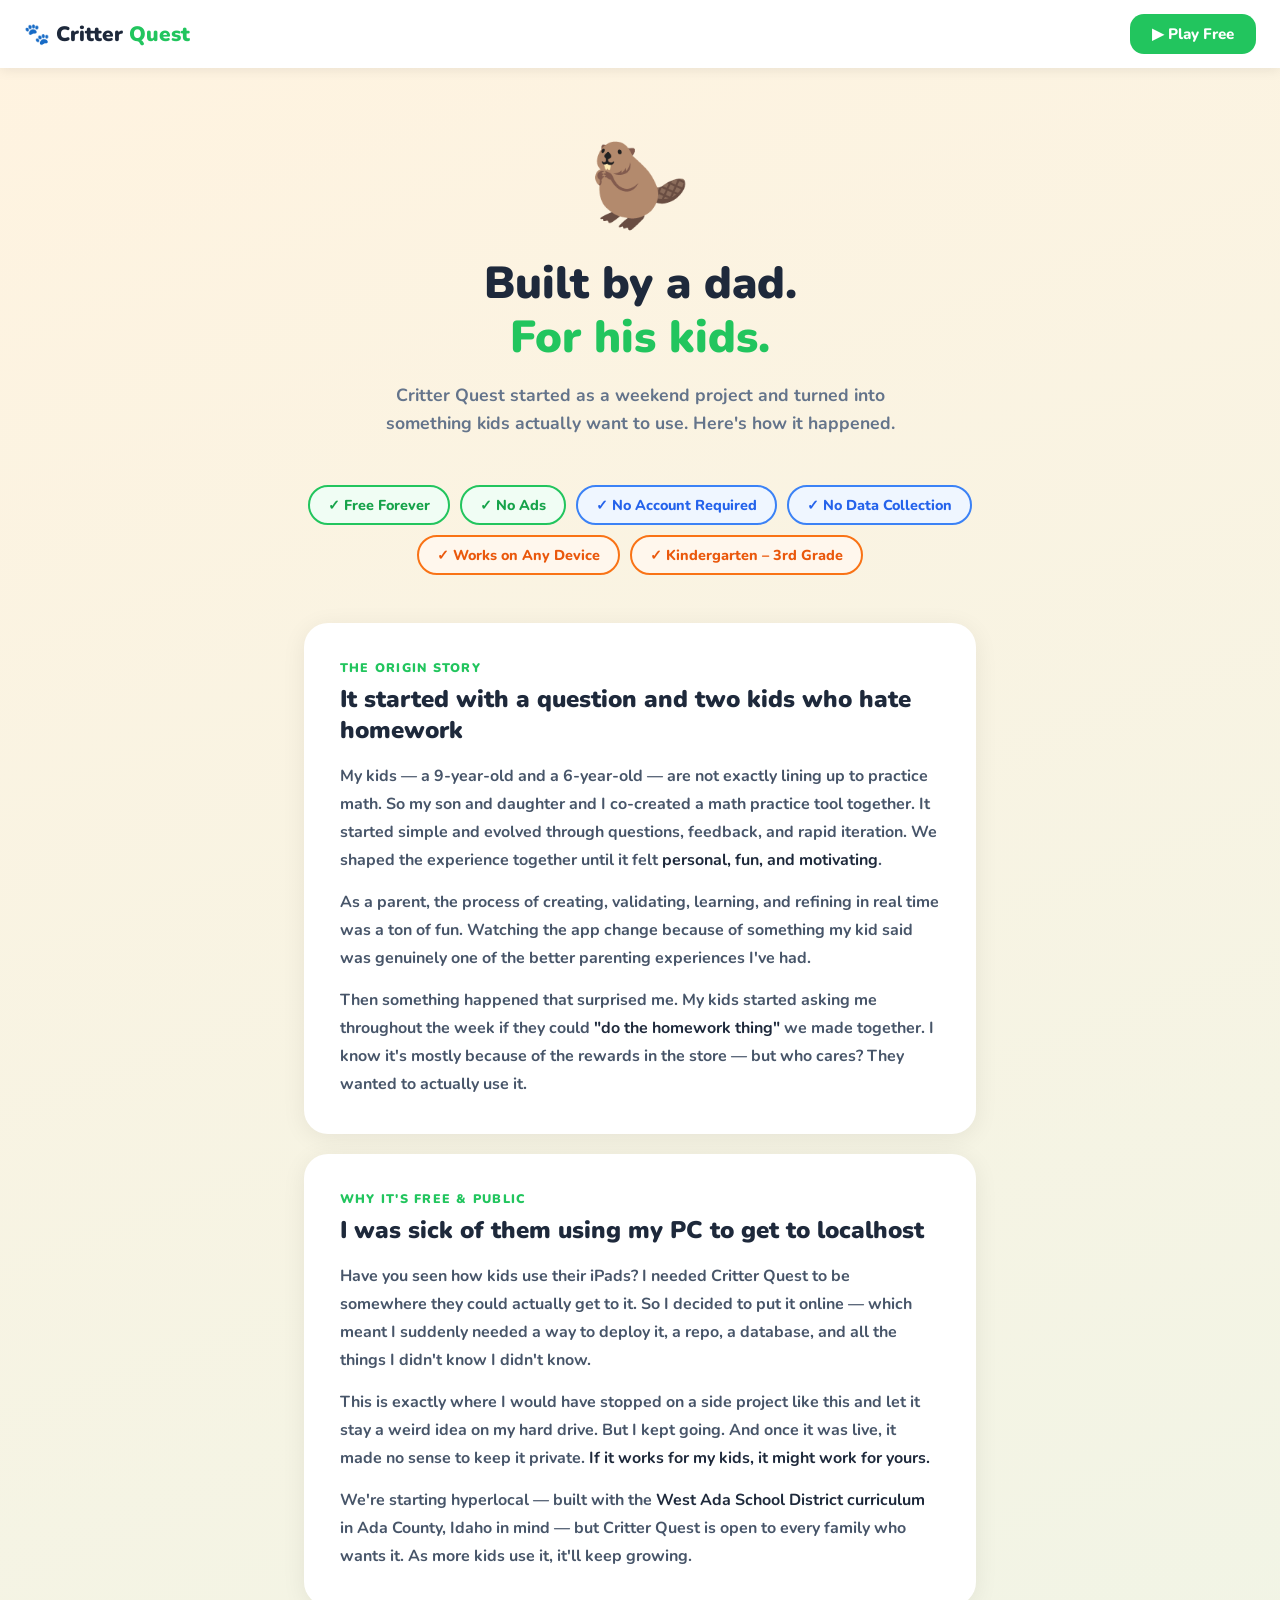
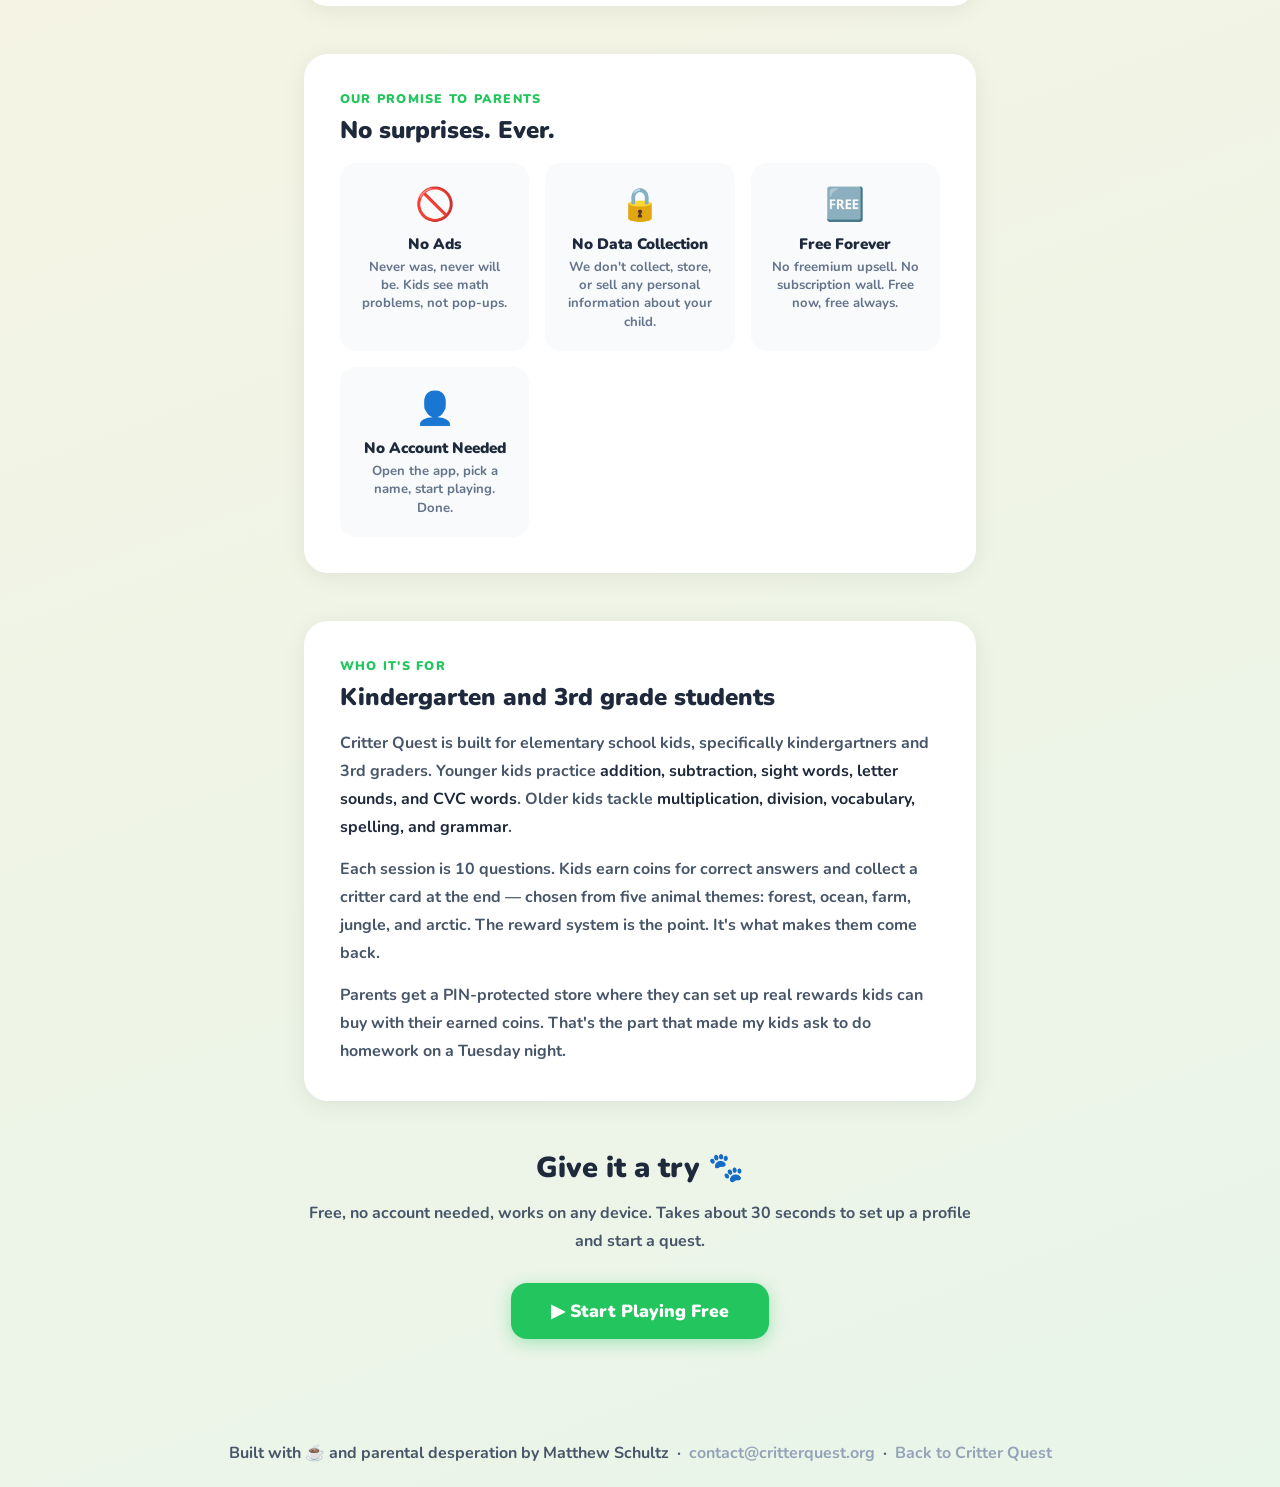
==== about.html @ b0cec98a "feat: add About page with origin story, FAQ schema, and sitemap entry" ====
<!DOCTYPE html>
<html lang="en">
<head>
  <meta charset="UTF-8" />
  <meta name="viewport" content="width=device-width, initial-scale=1.0" />
  <title>About Critter Quest — Built by a Dad, for His Kids</title>
  <meta name="description" content="Critter Quest is a free math and reading practice app built by Matthew Schultz for his two kids. No ads, no accounts, no data collection. Free forever." />

  <!-- Open Graph -->
  <meta property="og:type" content="website" />
  <meta property="og:url" content="https://critterquest.org/about" />
  <meta property="og:title" content="About Critter Quest — Built by a Dad, for His Kids" />
  <meta property="og:description" content="Critter Quest is a free math and reading practice app built by Matthew Schultz for his two kids. No ads, no accounts, no data collection. Free forever." />
  <meta property="og:image" content="https://critterquest.org/og-image.png" />

  <!-- Twitter Card -->
  <meta name="twitter:card" content="summary_large_image" />
  <meta name="twitter:title" content="About Critter Quest — Built by a Dad, for His Kids" />
  <meta name="twitter:description" content="Free math and reading practice app. No ads, no accounts, no data collection. Free forever." />
  <meta name="twitter:image" content="https://critterquest.org/og-image.png" />

  <meta name="robots" content="index, follow" />
  <link rel="canonical" href="https://critterquest.org/about" />

  <!-- Structured data: Person + WebSite -->
  <script type="application/ld+json">
  {
    "@context": "https://schema.org",
    "@type": "AboutPage",
    "url": "https://critterquest.org/about",
    "name": "About Critter Quest",
    "description": "Critter Quest is a free math and reading practice app built by Matthew Schultz for his two kids in the West Ada School District, Idaho.",
    "mainEntity": {
      "@type": "WebApplication",
      "name": "Critter Quest",
      "url": "https://critterquest.org",
      "applicationCategory": "EducationalApplication",
      "isAccessibleForFree": true,
      "author": {
        "@type": "Person",
        "name": "Matthew Schultz"
      },
      "audience": {
        "@type": "EducationalAudience",
        "educationalRole": "student",
        "suggestedMinAge": "5",
        "suggestedMaxAge": "10"
      }
    }
  }
  </script>

  <link rel="preconnect" href="https://fonts.googleapis.com" />
  <link href="https://fonts.googleapis.com/css2?family=Nunito:wght@400;700;800;900&display=swap" rel="stylesheet" />

  <style>
    *, *::before, *::after { box-sizing: border-box; margin: 0; padding: 0; }

    body {
      font-family: 'Nunito', sans-serif;
      background: linear-gradient(160deg, #FFF3E0 0%, #E8F5E9 100%);
      min-height: 100vh;
      color: #1E293B;
    }

    /* ── Nav ── */
    .site-nav {
      background: white;
      box-shadow: 0 2px 12px rgba(0,0,0,.08);
      padding: 14px 24px;
      display: flex;
      align-items: center;
      justify-content: space-between;
      position: sticky;
      top: 0;
      z-index: 100;
    }
    .site-nav .logo {
      font-size: 1.3rem;
      font-weight: 900;
      color: #1E293B;
      text-decoration: none;
    }
    .site-nav .logo span { color: #22C55E; }
    .nav-link {
      background: #22C55E;
      color: white;
      font-family: 'Nunito', sans-serif;
      font-weight: 800;
      font-size: 0.95rem;
      padding: 10px 22px;
      border-radius: 14px;
      text-decoration: none;
      transition: background .18s;
    }
    .nav-link:hover { background: #16A34A; }

    /* ── Hero ── */
    .hero {
      text-align: center;
      padding: 64px 24px 48px;
      max-width: 720px;
      margin: 0 auto;
    }
    .hero .mascot { font-size: 5rem; margin-bottom: 16px; }
    .hero h1 {
      font-size: clamp(1.8rem, 5vw, 2.8rem);
      font-weight: 900;
      line-height: 1.2;
      margin-bottom: 16px;
    }
    .hero h1 span { color: #22C55E; }
    .hero .tagline {
      font-size: 1.1rem;
      font-weight: 700;
      color: #64748B;
      max-width: 560px;
      margin: 0 auto;
      line-height: 1.6;
    }

    /* ── Badges ── */
    .badges {
      display: flex;
      flex-wrap: wrap;
      justify-content: center;
      gap: 10px;
      padding: 0 24px 48px;
      max-width: 720px;
      margin: 0 auto;
    }
    .badge {
      background: white;
      border: 2px solid #E2E8F0;
      border-radius: 999px;
      padding: 8px 18px;
      font-weight: 800;
      font-size: 0.9rem;
      color: #1E293B;
    }
    .badge.green  { border-color: #22C55E; color: #16A34A; background: #F0FDF4; }
    .badge.blue   { border-color: #3B82F6; color: #2563EB; background: #EFF6FF; }
    .badge.orange { border-color: #F97316; color: #EA580C; background: #FFF7ED; }

    /* ── Sections ── */
    .section {
      max-width: 720px;
      margin: 0 auto 48px;
      padding: 0 24px;
    }
    .card {
      background: white;
      border-radius: 24px;
      padding: 36px;
      box-shadow: 0 4px 24px rgba(0,0,0,.07);
    }
    .card + .card { margin-top: 20px; }

    .section-label {
      font-size: 0.78rem;
      font-weight: 900;
      letter-spacing: .1em;
      text-transform: uppercase;
      color: #22C55E;
      margin-bottom: 8px;
    }
    h2 {
      font-size: 1.5rem;
      font-weight: 900;
      margin-bottom: 16px;
      line-height: 1.3;
    }
    p {
      font-size: 1rem;
      font-weight: 700;
      color: #475569;
      line-height: 1.75;
      margin-bottom: 14px;
    }
    p:last-child { margin-bottom: 0; }
    p strong { color: #1E293B; }

    /* ── Promise grid ── */
    .promise-grid {
      display: grid;
      grid-template-columns: repeat(auto-fit, minmax(180px, 1fr));
      gap: 16px;
      margin-top: 8px;
    }
    .promise-item {
      background: #F8FAFC;
      border-radius: 16px;
      padding: 20px;
      text-align: center;
    }
    .promise-item .icon { font-size: 2rem; margin-bottom: 8px; }
    .promise-item .label {
      font-weight: 900;
      font-size: 0.95rem;
      color: #1E293B;
      margin-bottom: 4px;
    }
    .promise-item .desc {
      font-size: 0.82rem;
      font-weight: 700;
      color: #64748B;
      line-height: 1.4;
      margin: 0;
    }

    /* ── CTA ── */
    .cta-section {
      text-align: center;
      padding: 0 24px 80px;
      max-width: 720px;
      margin: 0 auto;
    }
    .cta-section h2 { font-size: 1.8rem; margin-bottom: 12px; }
    .cta-section p  { margin-bottom: 28px; }
    .cta-btn {
      display: inline-block;
      background: #22C55E;
      color: white;
      font-family: 'Nunito', sans-serif;
      font-weight: 900;
      font-size: 1.1rem;
      padding: 16px 40px;
      border-radius: 16px;
      text-decoration: none;
      transition: background .18s, transform .18s;
      box-shadow: 0 4px 16px rgba(34,197,94,.35);
    }
    .cta-btn:hover { background: #16A34A; transform: translateY(-2px); }

    /* ── Footer ── */
    .site-footer {
      text-align: center;
      padding: 20px;
      font-size: 0.78rem;
      font-weight: 700;
      color: #94A3B8;
    }
    .site-footer a { color: #94A3B8; text-decoration: none; }
    .site-footer a:hover { color: #22C55E; }

    @media (max-width: 480px) {
      .card { padding: 24px 20px; }
      .hero  { padding: 40px 16px 32px; }
    }
  </style>
</head>
<body>

  <!-- Nav -->
  <nav class="site-nav">
    <a href="/" class="logo">🐾 Critter <span>Quest</span></a>
    <a href="/" class="nav-link">▶ Play Free</a>
  </nav>

  <!-- Hero -->
  <div class="hero">
    <div class="mascot">🦫</div>
    <h1>Built by a dad.<br><span>For his kids.</span></h1>
    <p class="tagline">Critter Quest started as a weekend project and turned into something kids actually want to use. Here's how it happened.</p>
  </div>

  <!-- Badges -->
  <div class="badges">
    <div class="badge green">✓ Free Forever</div>
    <div class="badge green">✓ No Ads</div>
    <div class="badge blue">✓ No Account Required</div>
    <div class="badge blue">✓ No Data Collection</div>
    <div class="badge orange">✓ Works on Any Device</div>
    <div class="badge orange">✓ Kindergarten – 3rd Grade</div>
  </div>

  <!-- Origin Story -->
  <div class="section">
    <div class="card">
      <div class="section-label">The Origin Story</div>
      <h2>It started with a question and two kids who hate homework</h2>
      <p>
        My kids — a 9-year-old and a 6-year-old — are not exactly lining up to practice math.
        So my son and daughter and I co-created a math practice tool together. It started simple
        and evolved through questions, feedback, and rapid iteration. We shaped the experience
        together until it felt <strong>personal, fun, and motivating</strong>.
      </p>
      <p>
        As a parent, the process of creating, validating, learning, and refining in real time
        was a ton of fun. Watching the app change because of something my kid said was genuinely
        one of the better parenting experiences I've had.
      </p>
      <p>
        Then something happened that surprised me. My kids started asking me throughout the week
        if they could <strong>"do the homework thing"</strong> we made together. I know it's mostly
        because of the rewards in the store — but who cares? They wanted to actually use it.
      </p>
    </div>

    <div class="card">
      <div class="section-label">Why It's Free & Public</div>
      <h2>I was sick of them using my PC to get to localhost</h2>
      <p>
        Have you seen how kids use their iPads? I needed Critter Quest to be somewhere they could
        actually get to it. So I decided to put it online — which meant I suddenly needed a way
        to deploy it, a repo, a database, and all the things I didn't know I didn't know.
      </p>
      <p>
        This is exactly where I would have stopped on a side project like this and let it stay
        a weird idea on my hard drive. But I kept going. And once it was live, it made no sense
        to keep it private. <strong>If it works for my kids, it might work for yours.</strong>
      </p>
      <p>
        We're starting hyperlocal — built with the <strong>West Ada School District curriculum</strong>
        in Ada County, Idaho in mind — but Critter Quest is open to every family who wants it.
        As more kids use it, it'll keep growing.
      </p>
    </div>
  </div>

  <!-- Our Promise -->
  <div class="section">
    <div class="card">
      <div class="section-label">Our Promise to Parents</div>
      <h2>No surprises. Ever.</h2>
      <div class="promise-grid">
        <div class="promise-item">
          <div class="icon">🚫</div>
          <div class="label">No Ads</div>
          <p class="desc">Never was, never will be. Kids see math problems, not pop-ups.</p>
        </div>
        <div class="promise-item">
          <div class="icon">🔒</div>
          <div class="label">No Data Collection</div>
          <p class="desc">We don't collect, store, or sell any personal information about your child.</p>
        </div>
        <div class="promise-item">
          <div class="icon">🆓</div>
          <div class="label">Free Forever</div>
          <p class="desc">No freemium upsell. No subscription wall. Free now, free always.</p>
        </div>
        <div class="promise-item">
          <div class="icon">👤</div>
          <div class="label">No Account Needed</div>
          <p class="desc">Open the app, pick a name, start playing. Done.</p>
        </div>
      </div>
    </div>
  </div>

  <!-- Who It's For -->
  <div class="section">
    <div class="card">
      <div class="section-label">Who It's For</div>
      <h2>Kindergarten and 3rd grade students</h2>
      <p>
        Critter Quest is built for elementary school kids, specifically kindergartners and 3rd graders.
        Younger kids practice <strong>addition, subtraction, sight words, letter sounds, and CVC words</strong>.
        Older kids tackle <strong>multiplication, division, vocabulary, spelling, and grammar</strong>.
      </p>
      <p>
        Each session is 10 questions. Kids earn coins for correct answers and collect a critter card
        at the end — chosen from five animal themes: forest, ocean, farm, jungle, and arctic.
        The reward system is the point. It's what makes them come back.
      </p>
      <p>
        Parents get a PIN-protected store where they can set up real rewards kids can buy with
        their earned coins. That's the part that made my kids ask to do homework on a Tuesday night.
      </p>
    </div>
  </div>

  <!-- CTA -->
  <div class="cta-section">
    <h2>Give it a try 🐾</h2>
    <p class="tagline">Free, no account needed, works on any device. Takes about 30 seconds to set up a profile and start a quest.</p>
    <a href="/" class="cta-btn">▶ Start Playing Free</a>
  </div>

  <!-- Footer -->
  <footer class="site-footer">
    <p>Built with ☕ and parental desperation by Matthew Schultz &nbsp;·&nbsp;
    <a href="mailto:contact@critterquest.org">contact@critterquest.org</a> &nbsp;·&nbsp;
    <a href="/">Back to Critter Quest</a></p>
  </footer>

</body>
</html>
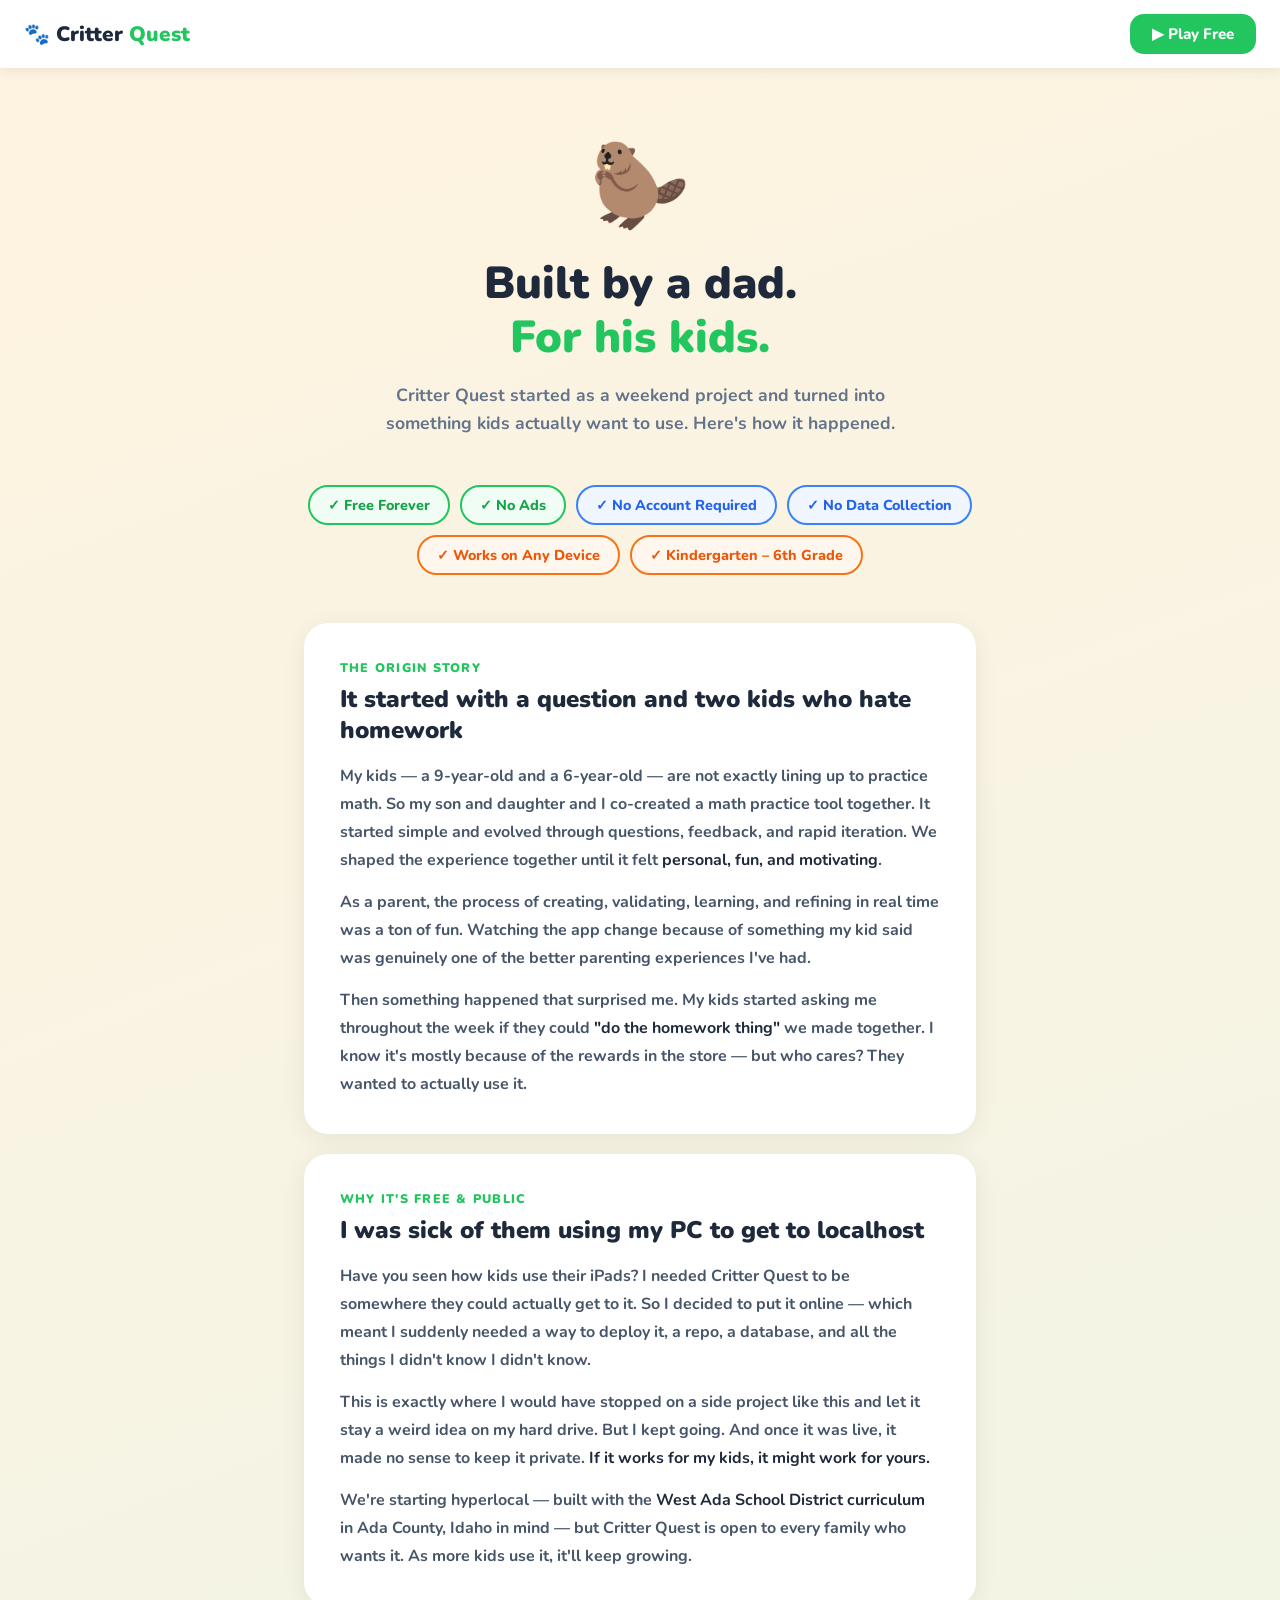
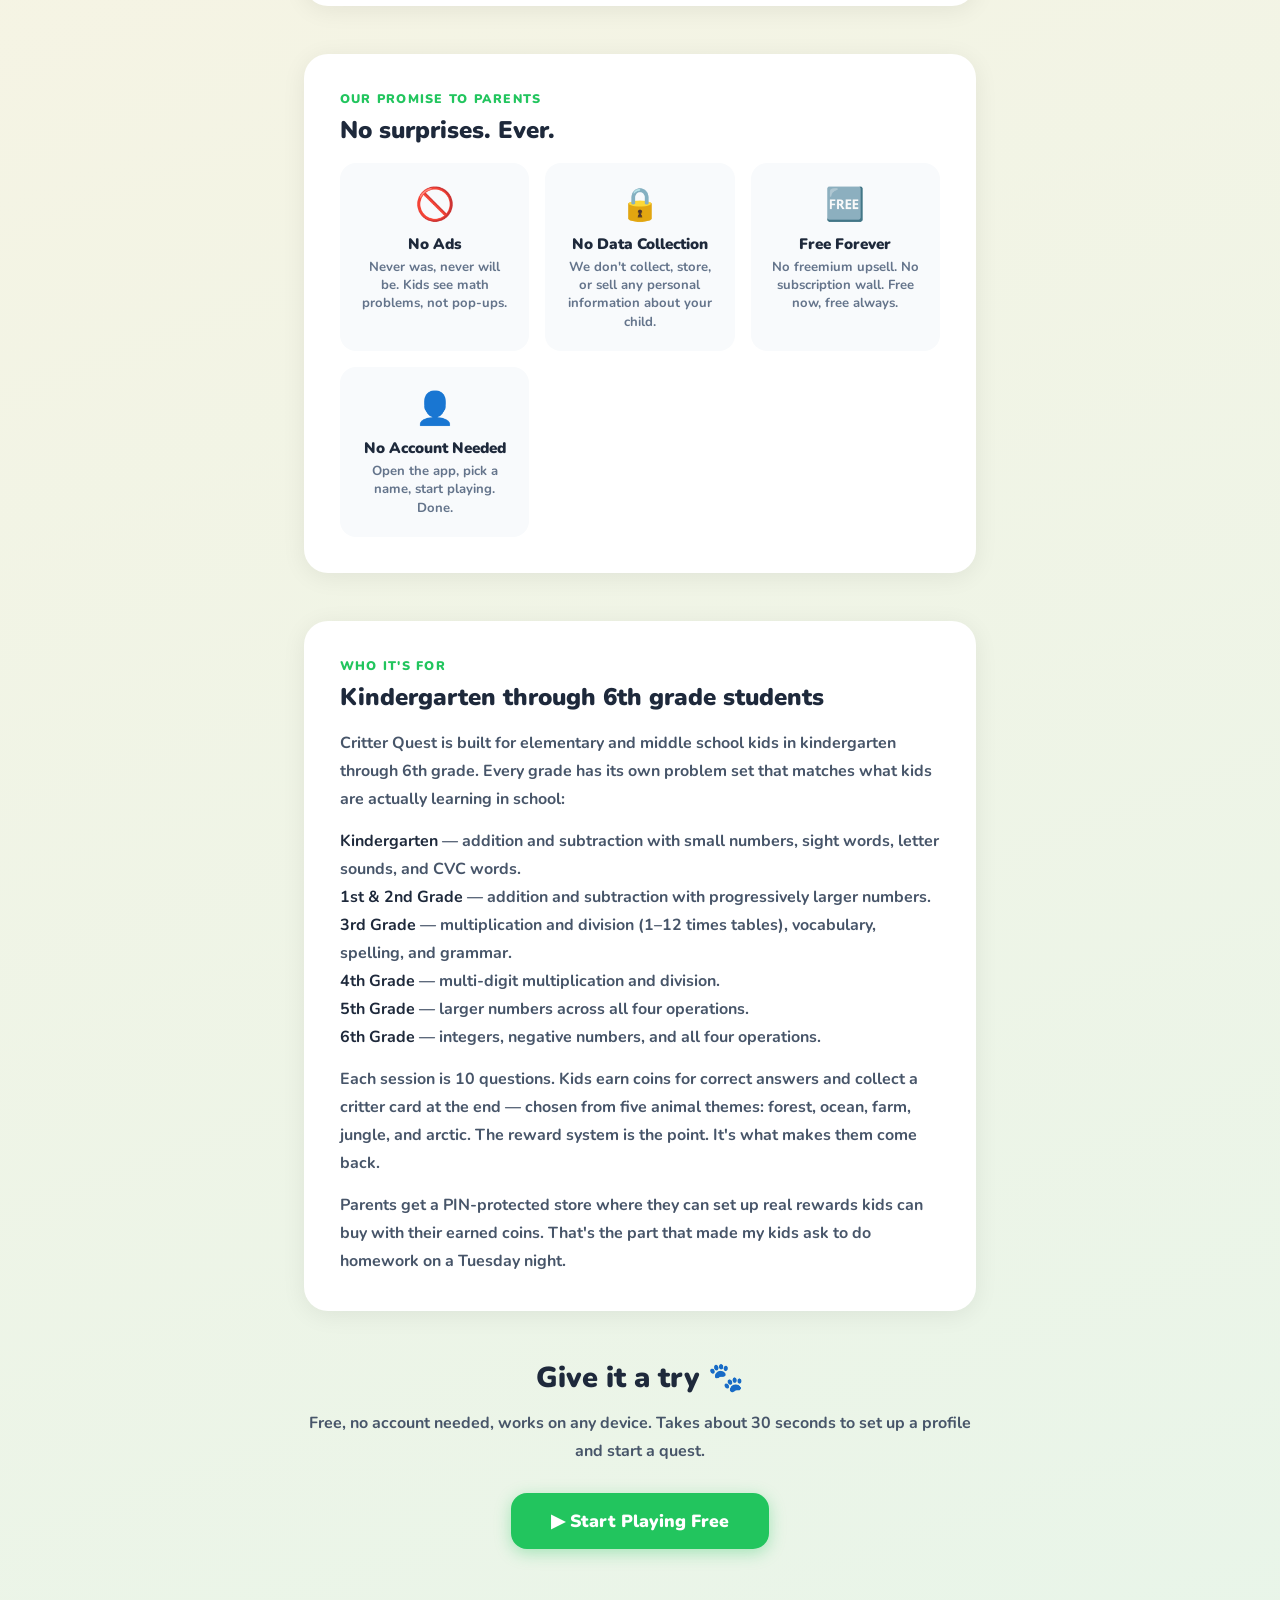
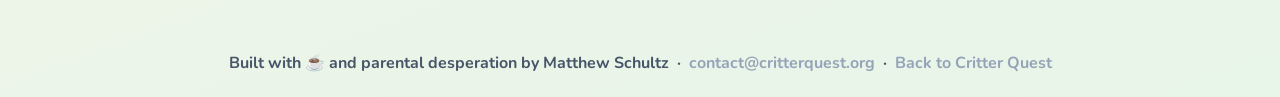
==== commit f666cdec: "fix: update About page to reflect K-6th grade support" ====
--- a/about.html
+++ b/about.html
@@ -271,7 +271,7 @@
     <div class="badge blue">✓ No Account Required</div>
     <div class="badge blue">✓ No Data Collection</div>
     <div class="badge orange">✓ Works on Any Device</div>
-    <div class="badge orange">✓ Kindergarten – 3rd Grade</div>
+    <div class="badge orange">✓ Kindergarten – 6th Grade</div>
   </div>
 
   <!-- Origin Story -->
@@ -352,11 +352,18 @@
   <div class="section">
     <div class="card">
       <div class="section-label">Who It's For</div>
-      <h2>Kindergarten and 3rd grade students</h2>
-      <p>
-        Critter Quest is built for elementary school kids, specifically kindergartners and 3rd graders.
-        Younger kids practice <strong>addition, subtraction, sight words, letter sounds, and CVC words</strong>.
-        Older kids tackle <strong>multiplication, division, vocabulary, spelling, and grammar</strong>.
+      <h2>Kindergarten through 6th grade students</h2>
+      <p>
+        Critter Quest is built for elementary and middle school kids in kindergarten through 6th grade.
+        Every grade has its own problem set that matches what kids are actually learning in school:
+      </p>
+      <p>
+        <strong>Kindergarten</strong> — addition and subtraction with small numbers, sight words, letter sounds, and CVC words.<br/>
+        <strong>1st &amp; 2nd Grade</strong> — addition and subtraction with progressively larger numbers.<br/>
+        <strong>3rd Grade</strong> — multiplication and division (1–12 times tables), vocabulary, spelling, and grammar.<br/>
+        <strong>4th Grade</strong> — multi-digit multiplication and division.<br/>
+        <strong>5th Grade</strong> — larger numbers across all four operations.<br/>
+        <strong>6th Grade</strong> — integers, negative numbers, and all four operations.
       </p>
       <p>
         Each session is 10 questions. Kids earn coins for correct answers and collect a critter card
